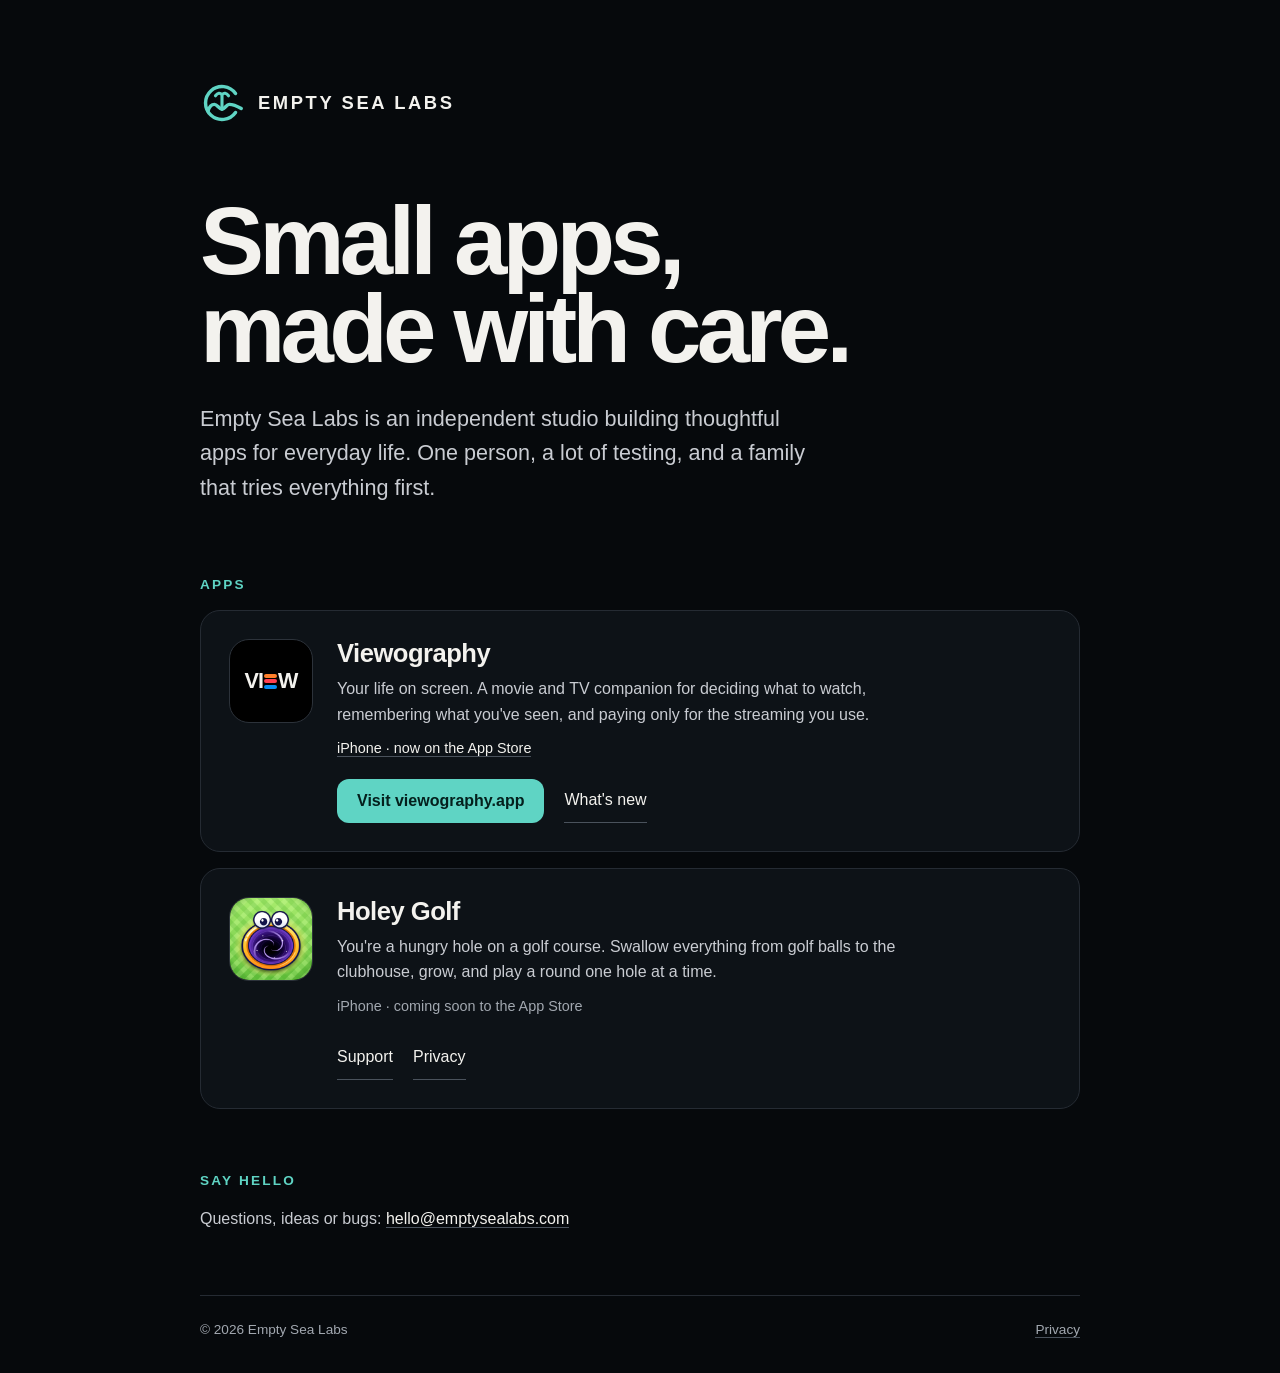
==== index.html @ 06c45d67 "Viewography is live: status line now reads 'now on the App Store' with the App Store link" ====
<!doctype html>
<html lang="en">
<head>
  <meta charset="utf-8">
  <meta name="viewport" content="width=device-width,initial-scale=1">
  <title>Empty Sea Labs</title>
  <meta name="description" content="Empty Sea Labs is an independent studio making apps for everyday life: Viewography and Holey Golf.">
  <meta name="theme-color" content="#06090c">
  <link rel="icon" href="/favicon.svg" type="image/svg+xml">
  <link rel="apple-touch-icon" href="/apple-touch-icon.png">
  <link rel="stylesheet" href="style.css?v=3">
</head>
<body>
  <main class="page">
    <header class="mark">
      <svg class="logo" viewBox="0 0 64 64" width="44" height="44" fill="none" stroke="#5fd4c4" stroke-width="5" stroke-linecap="round" stroke-linejoin="round" aria-hidden="true">
        <path class="frame" d="M51.7 18.2A24 24 0 1 0 51.7 45.8"/>
        <path class="sea" d="M11.5 44C13.5 37 17 34 21 34S28 41 32 41S38.5 34 42.5 34S53 36 60 40"/>
        <path class="gull" d="M32 41V21M22.5 21.5Q27.5 15 32 20Q36.5 15 41.5 21.5"/>
      </svg>
      <span class="name">Empty Sea Labs</span>
    </header>

    <h1>Small apps,<br>made with care.</h1>
    <p class="lede">Empty Sea Labs is an independent studio building thoughtful apps for everyday life. One person, a lot of testing, and a family that tries everything first.</p>

    <section class="apps" aria-labelledby="apps-heading">
      <h2 id="apps-heading">Apps</h2>
      <article class="app">
        <div class="app-mark" aria-hidden="true">
          <span>VI</span><span class="e"><i></i><i></i><i></i></span><span>W</span>
        </div>
        <div class="app-body">
          <h3>Viewography</h3>
          <p>Your life on screen. A movie and TV companion for deciding what to watch, remembering what you've seen, and paying only for the streaming you use.</p>
          <p class="status"><a href="https://apps.apple.com/app/id6814292849">iPhone · now on the App Store</a></p>
          <div class="links">
            <a class="button" href="https://viewography.app">Visit viewography.app</a>
            <a class="text-link" href="https://viewography.app/whats-new">What's new</a>
          </div>
        </div>
      </article>
      <article class="app">
        <div class="app-mark" aria-hidden="true">
          <img src="/holeygolf/icon.png" width="84" height="84" alt="">
        </div>
        <div class="app-body">
          <h3>Holey Golf</h3>
          <p>You're a hungry hole on a golf course. Swallow everything from golf balls to the clubhouse, grow, and play a round one hole at a time.</p>
          <p class="status">iPhone · coming soon to the App Store</p>
          <div class="links">
            <a class="text-link" href="/holeygolf/support">Support</a>
            <a class="text-link" href="/holeygolf/privacy">Privacy</a>
          </div>
        </div>
      </article>
    </section>

    <section class="contact" aria-labelledby="contact-heading">
      <h2 id="contact-heading">Say hello</h2>
      <p>Questions, ideas or bugs: <a href="mailto:hello@emptysealabs.com">hello@emptysealabs.com</a></p>
    </section>
  </main>

  <footer>
    <span>© 2026 Empty Sea Labs</span>
    <nav><a href="/privacy.html">Privacy</a></nav>
  </footer>
</body>
</html>
---- style.css ----
:root{color-scheme:dark;--bg:#06090c;--panel:#0d1217;--fg:#f3f2ee;--muted:#a2a8b0;--line:#252b33;--sea:#5fd4c4;--sea-deep:#1d8f86;--orange:#ff7f2a;--red:#ff3f50;--blue:#078df2}
*{box-sizing:border-box}
html,body{margin:0;min-height:100%;background:var(--bg);color:var(--fg);font-family:-apple-system,BlinkMacSystemFont,"Segoe UI",sans-serif}
body{min-height:100vh;display:flex;flex-direction:column}
.page{width:min(880px,calc(100% - 48px));margin:0 auto;padding:9vh 0 64px;flex:1}
.mark{display:flex;align-items:center;gap:14px;margin-bottom:72px}
.logo{width:44px;height:44px;flex:0 0 auto}
.logo path{fill:none;stroke:var(--sea);stroke-width:5;stroke-linecap:round;stroke-linejoin:round}
.logo .gull{stroke-width:4.5}
.name{font-size:1.15rem;font-weight:700;letter-spacing:.14em;text-transform:uppercase}
h1{font-size:clamp(3rem,9vw,6rem);line-height:.92;letter-spacing:-.05em;margin:0 0 28px}
.lede{font-size:clamp(1.1rem,2.3vw,1.35rem);line-height:1.6;color:#c9ccd2;max-width:620px;margin:0 0 72px}
h2{font-size:.85rem;letter-spacing:.16em;text-transform:uppercase;color:var(--sea);margin:0 0 18px}
.app{display:flex;gap:24px;align-items:flex-start;padding:28px;border:1px solid var(--line);border-radius:20px;background:var(--panel)}
.app-mark{flex:0 0 auto;width:84px;height:84px;border-radius:20px;background:#000;border:1px solid #2c323a;display:flex;align-items:center;justify-content:center;font-weight:900;font-size:1.35rem;letter-spacing:-.04em}
.app-mark .e{width:.62em;height:.7em;display:flex;flex-direction:column;justify-content:space-between;margin:0 .03em}
.app-mark .e i{display:block;height:.19em;border-radius:99px}
.app-mark .e i:nth-child(1){background:var(--orange)}.app-mark .e i:nth-child(2){background:var(--red)}.app-mark .e i:nth-child(3){background:var(--blue)}
.app-body h3{font-size:1.6rem;margin:0 0 8px;letter-spacing:-.02em}
.app-body p{color:#c9ccd2;line-height:1.6;margin:0 0 10px;max-width:560px}
.app-body .status{color:var(--muted);font-size:.9rem;margin-bottom:18px}
.links{display:flex;flex-wrap:wrap;align-items:center;gap:12px 20px}
a{color:var(--fg);text-decoration:none;border-bottom:1px solid #4a525c}
a:hover{color:var(--sea);border-color:var(--sea)}
.button{display:inline-flex;align-items:center;min-height:44px;padding:0 20px;border:0;border-radius:12px;background:var(--sea);color:#04201d;font-weight:700}
.button:hover{background:#7fe0d3;color:#04201d}
.text-link{display:inline-flex;align-items:center;min-height:44px}
.contact{margin-top:64px}
.contact p{color:#c9ccd2;line-height:1.6;margin:0}
a:focus-visible{outline:3px solid var(--orange);outline-offset:4px;border-radius:6px}
footer{width:min(880px,calc(100% - 48px));margin:0 auto;padding:26px 0 36px;border-top:1px solid var(--line);display:flex;justify-content:space-between;gap:16px;color:var(--muted);font-size:.85rem}
footer a{color:var(--muted)}
@media(max-width:600px){.page{width:calc(100% - 32px);padding-top:7vh}.mark{margin-bottom:52px}.lede{margin-bottom:52px}.app{flex-direction:column;padding:22px}footer{width:calc(100% - 32px);flex-direction:column}}
.mark .home{display:flex;align-items:center;gap:14px;border:0;color:var(--fg)}
.mark .home:hover{color:var(--fg)}
.policy{max-width:680px}
.policy .updated{color:var(--muted);font-size:.9rem;margin:0 0 48px}
.policy section{margin-bottom:44px}
.policy p{color:#c9ccd2;line-height:1.7;margin:0}
.app+.app{margin-top:16px}
.app-mark img{display:block;width:100%;height:100%;border-radius:19px}
.crumb{display:flex;align-items:center;gap:10px;margin:-36px 0 28px;color:var(--muted);font-size:.85rem;font-weight:700;letter-spacing:.14em;text-transform:uppercase}
.crumb img{border-radius:9px}
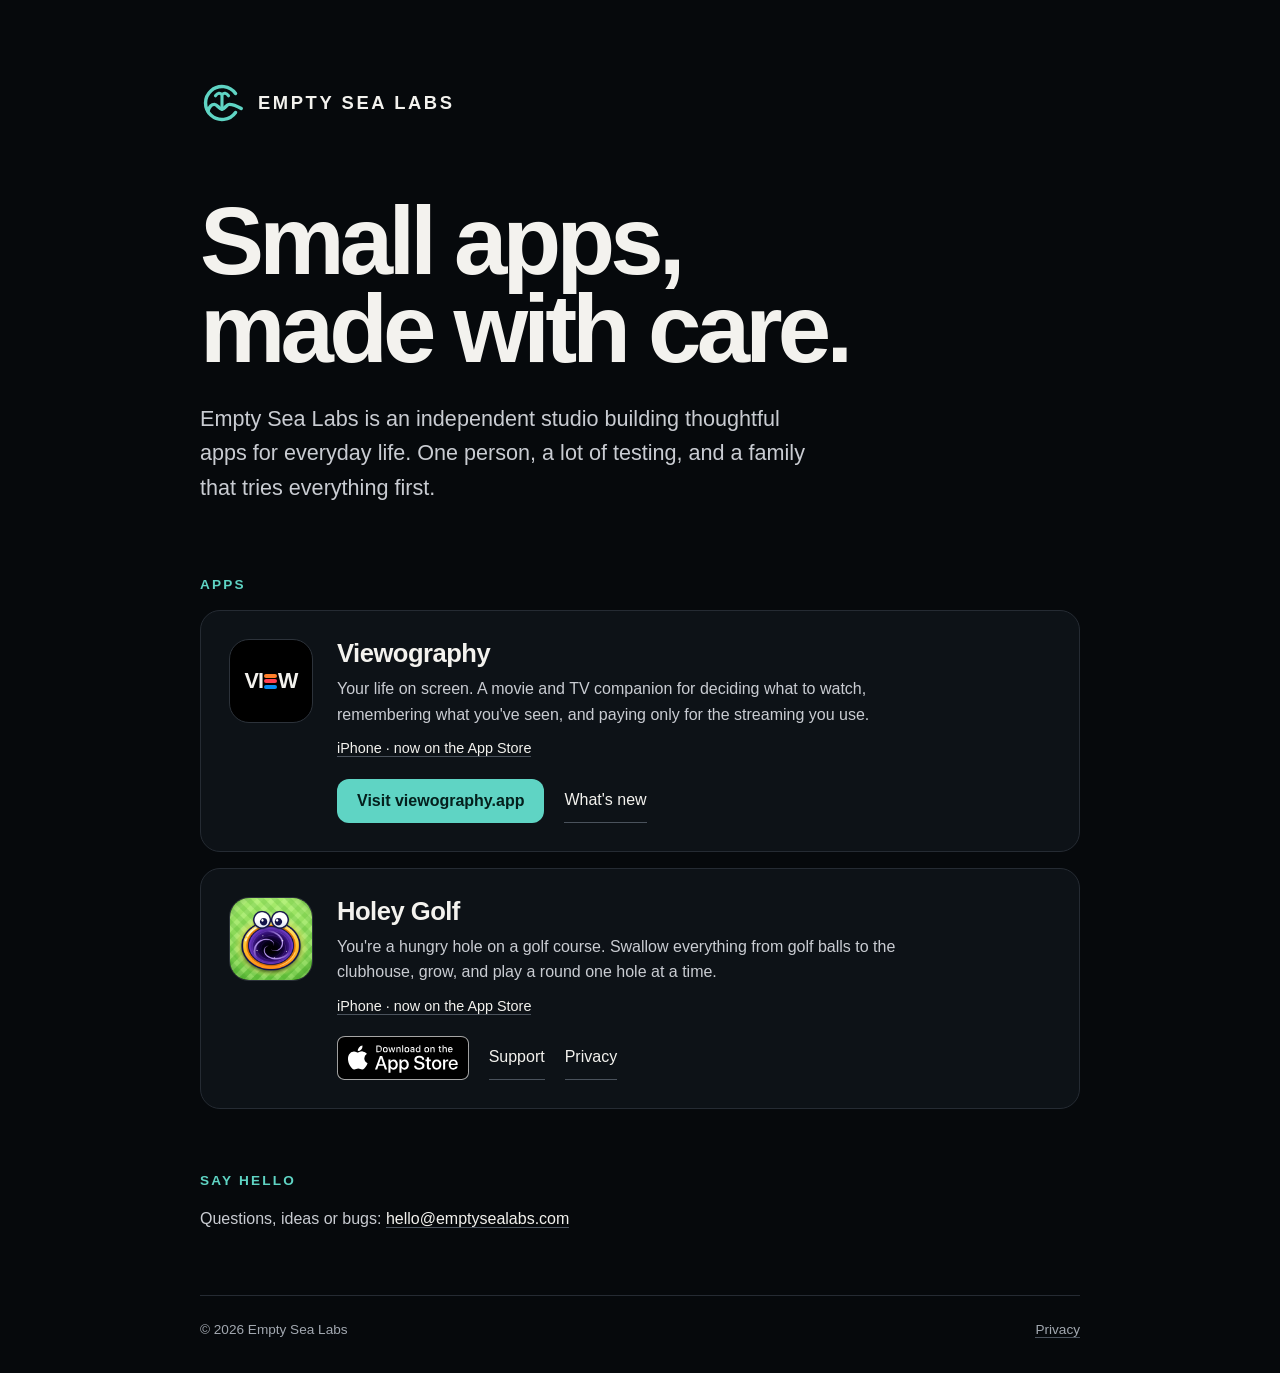
==== commit 796b7f95: "Holey Golf is live: App Store badge and link on the home page, and each app's icon beside its name o" ====
--- a/index.html
+++ b/index.html
@@ -8,7 +8,7 @@
   <meta name="theme-color" content="#06090c">
   <link rel="icon" href="/favicon.svg" type="image/svg+xml">
   <link rel="apple-touch-icon" href="/apple-touch-icon.png">
-  <link rel="stylesheet" href="style.css?v=3">
+  <link rel="stylesheet" href="style.css?v=4">
 </head>
 <body>
   <main class="page">
@@ -47,8 +47,9 @@
         <div class="app-body">
           <h3>Holey Golf</h3>
           <p>You're a hungry hole on a golf course. Swallow everything from golf balls to the clubhouse, grow, and play a round one hole at a time.</p>
-          <p class="status">iPhone · coming soon to the App Store</p>
+          <p class="status"><a href="https://apps.apple.com/app/id6835056448">iPhone · now on the App Store</a></p>
           <div class="links">
+            <a class="store-badge" href="https://apps.apple.com/app/id6835056448"><img src="/badges/download-on-the-app-store.svg" width="132" height="44" alt="Download on the App Store"></a>
             <a class="text-link" href="/holeygolf/support">Support</a>
             <a class="text-link" href="/holeygolf/privacy">Privacy</a>
           </div>
--- a/style.css
+++ b/style.css
@@ -41,3 +41,6 @@
 .app-mark img{display:block;width:100%;height:100%;border-radius:19px}
 .crumb{display:flex;align-items:center;gap:10px;margin:-36px 0 28px;color:var(--muted);font-size:.85rem;font-weight:700;letter-spacing:.14em;text-transform:uppercase}
 .crumb img{border-radius:9px}
+.store-badge{display:inline-flex;border:0;border-radius:9px}
+.store-badge img{display:block;width:auto;height:44px}
+@media(max-width:600px){.app{display:grid;grid-template-columns:auto 1fr;gap:0 16px;align-items:center}.app-mark{width:64px;height:64px;border-radius:16px;font-size:1.05rem}.app-mark img{border-radius:15px}.app-body{display:contents}.app-body h3{margin:0}.app-body p,.app-body .links{grid-column:1/-1}.app-body h3+p{margin-top:16px}.app+.app{margin-top:24px}}
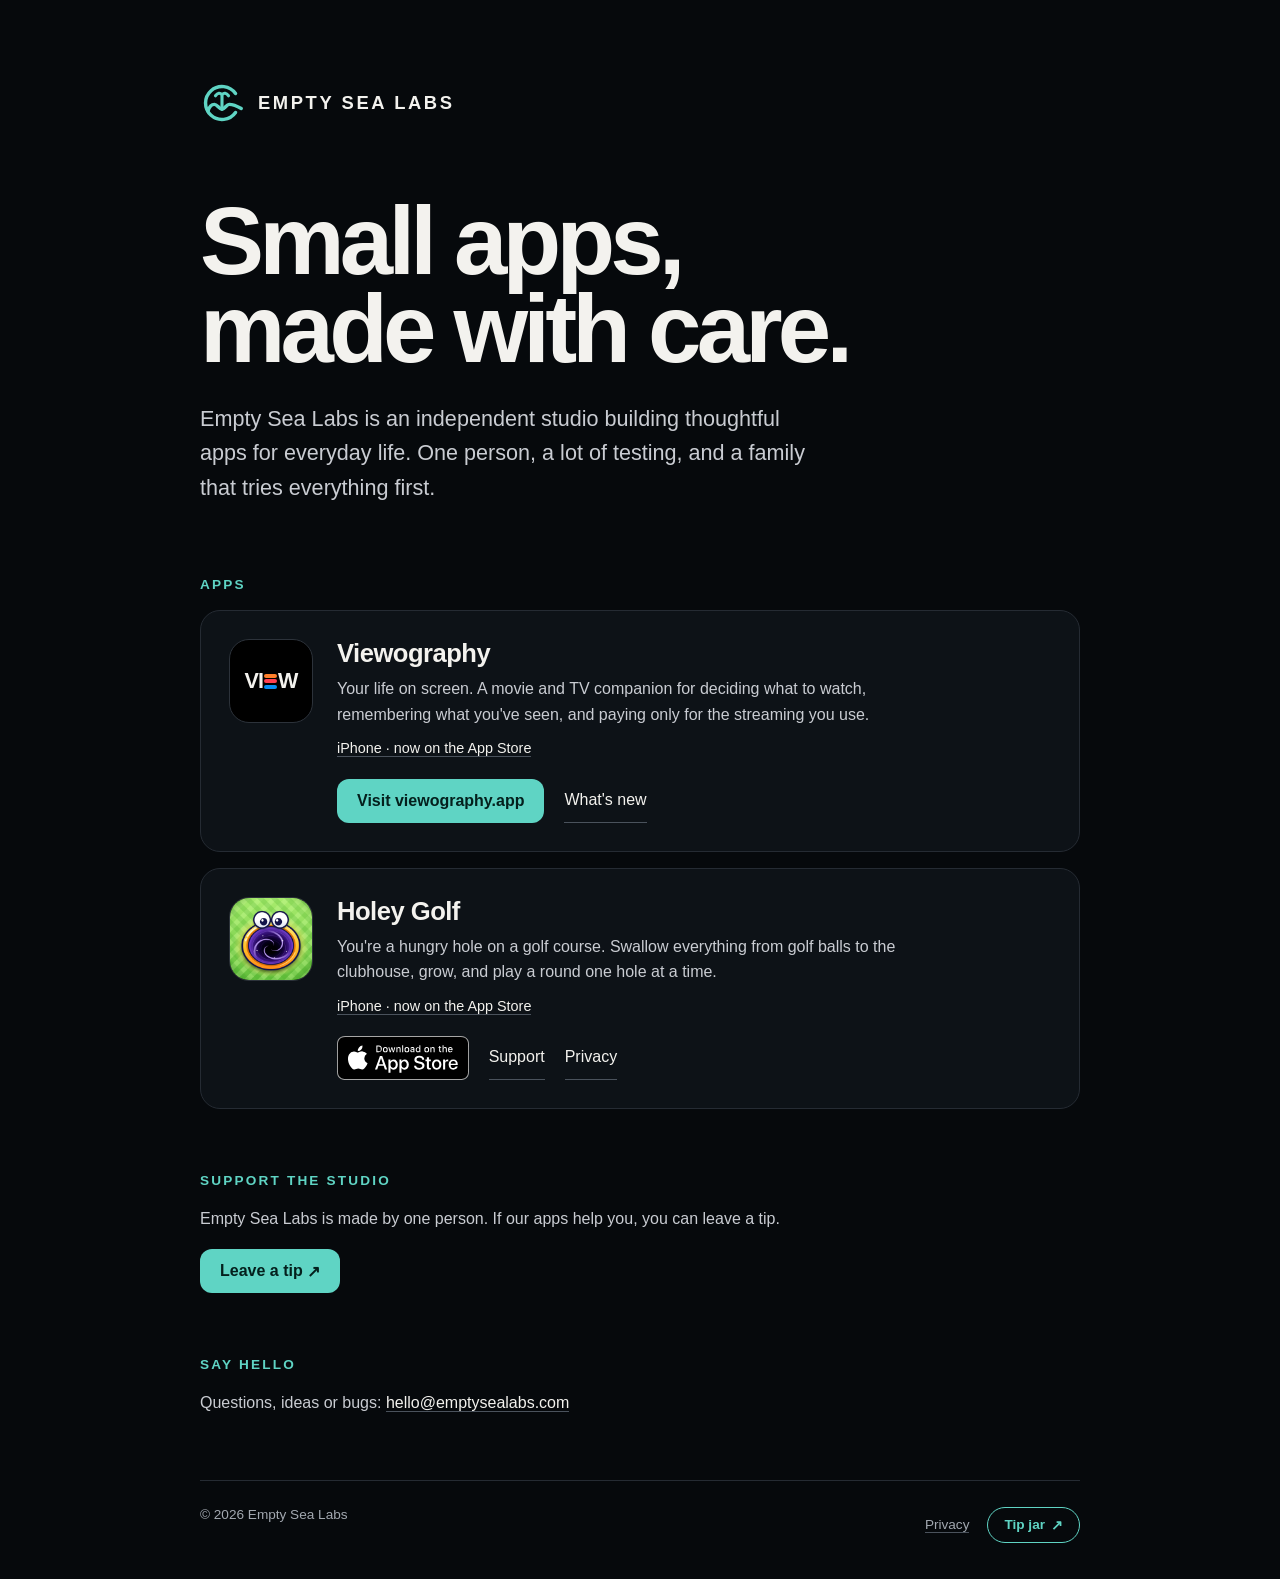
==== commit 8d0e4586: "Tip jar: footer button on every page, Support the studio note on the home page, privacy Tips section" ====
--- a/index.html
+++ b/index.html
@@ -8,7 +8,7 @@
   <meta name="theme-color" content="#06090c">
   <link rel="icon" href="/favicon.svg" type="image/svg+xml">
   <link rel="apple-touch-icon" href="/apple-touch-icon.png">
-  <link rel="stylesheet" href="style.css?v=4">
+  <link rel="stylesheet" href="style.css?v=5">
 </head>
 <body>
   <main class="page">
@@ -57,6 +57,12 @@
       </article>
     </section>
 
+    <section class="support" aria-labelledby="support-heading">
+      <h2 id="support-heading">Support the studio</h2>
+      <p>Empty Sea Labs is made by one person. If our apps help you, you can leave a tip.</p>
+      <a class="button" href="https://buy.stripe.com/cNiaEZevT7lt27FenM4sE02" target="_blank" rel="noopener">Leave a tip <span aria-hidden="true">&nbsp;↗</span></a>
+    </section>
+
     <section class="contact" aria-labelledby="contact-heading">
       <h2 id="contact-heading">Say hello</h2>
       <p>Questions, ideas or bugs: <a href="mailto:hello@emptysealabs.com">hello@emptysealabs.com</a></p>
@@ -65,7 +71,7 @@
 
   <footer>
     <span>© 2026 Empty Sea Labs</span>
-    <nav><a href="/privacy.html">Privacy</a></nav>
+    <nav><a href="/privacy.html">Privacy</a> <a class="tip-button" href="https://buy.stripe.com/cNiaEZevT7lt27FenM4sE02" target="_blank" rel="noopener">Tip jar <span aria-hidden="true">↗</span></a></nav>
   </footer>
 </body>
 </html>
--- a/style.css
+++ b/style.css
@@ -44,3 +44,8 @@
 .store-badge{display:inline-flex;border:0;border-radius:9px}
 .store-badge img{display:block;width:auto;height:44px}
 @media(max-width:600px){.app{display:grid;grid-template-columns:auto 1fr;gap:0 16px;align-items:center}.app-mark{width:64px;height:64px;border-radius:16px;font-size:1.05rem}.app-mark img{border-radius:15px}.app-body{display:contents}.app-body h3{margin:0}.app-body p,.app-body .links{grid-column:1/-1}.app-body h3+p{margin-top:16px}.app+.app{margin-top:24px}}
+footer nav{display:flex;flex-wrap:wrap;align-items:center;gap:6px}
+footer a.tip-button,.tip-button{display:inline-flex;align-items:center;gap:6px;min-height:36px;margin-left:12px;padding:0 16px;border:1.5px solid var(--sea);border-radius:999px;color:var(--sea);font-weight:700}
+footer a.tip-button:hover{background:var(--sea);color:#04201d;border-color:var(--sea)}
+.support{margin-top:64px}
+.support p{color:#c9ccd2;line-height:1.6;margin:0 0 18px}
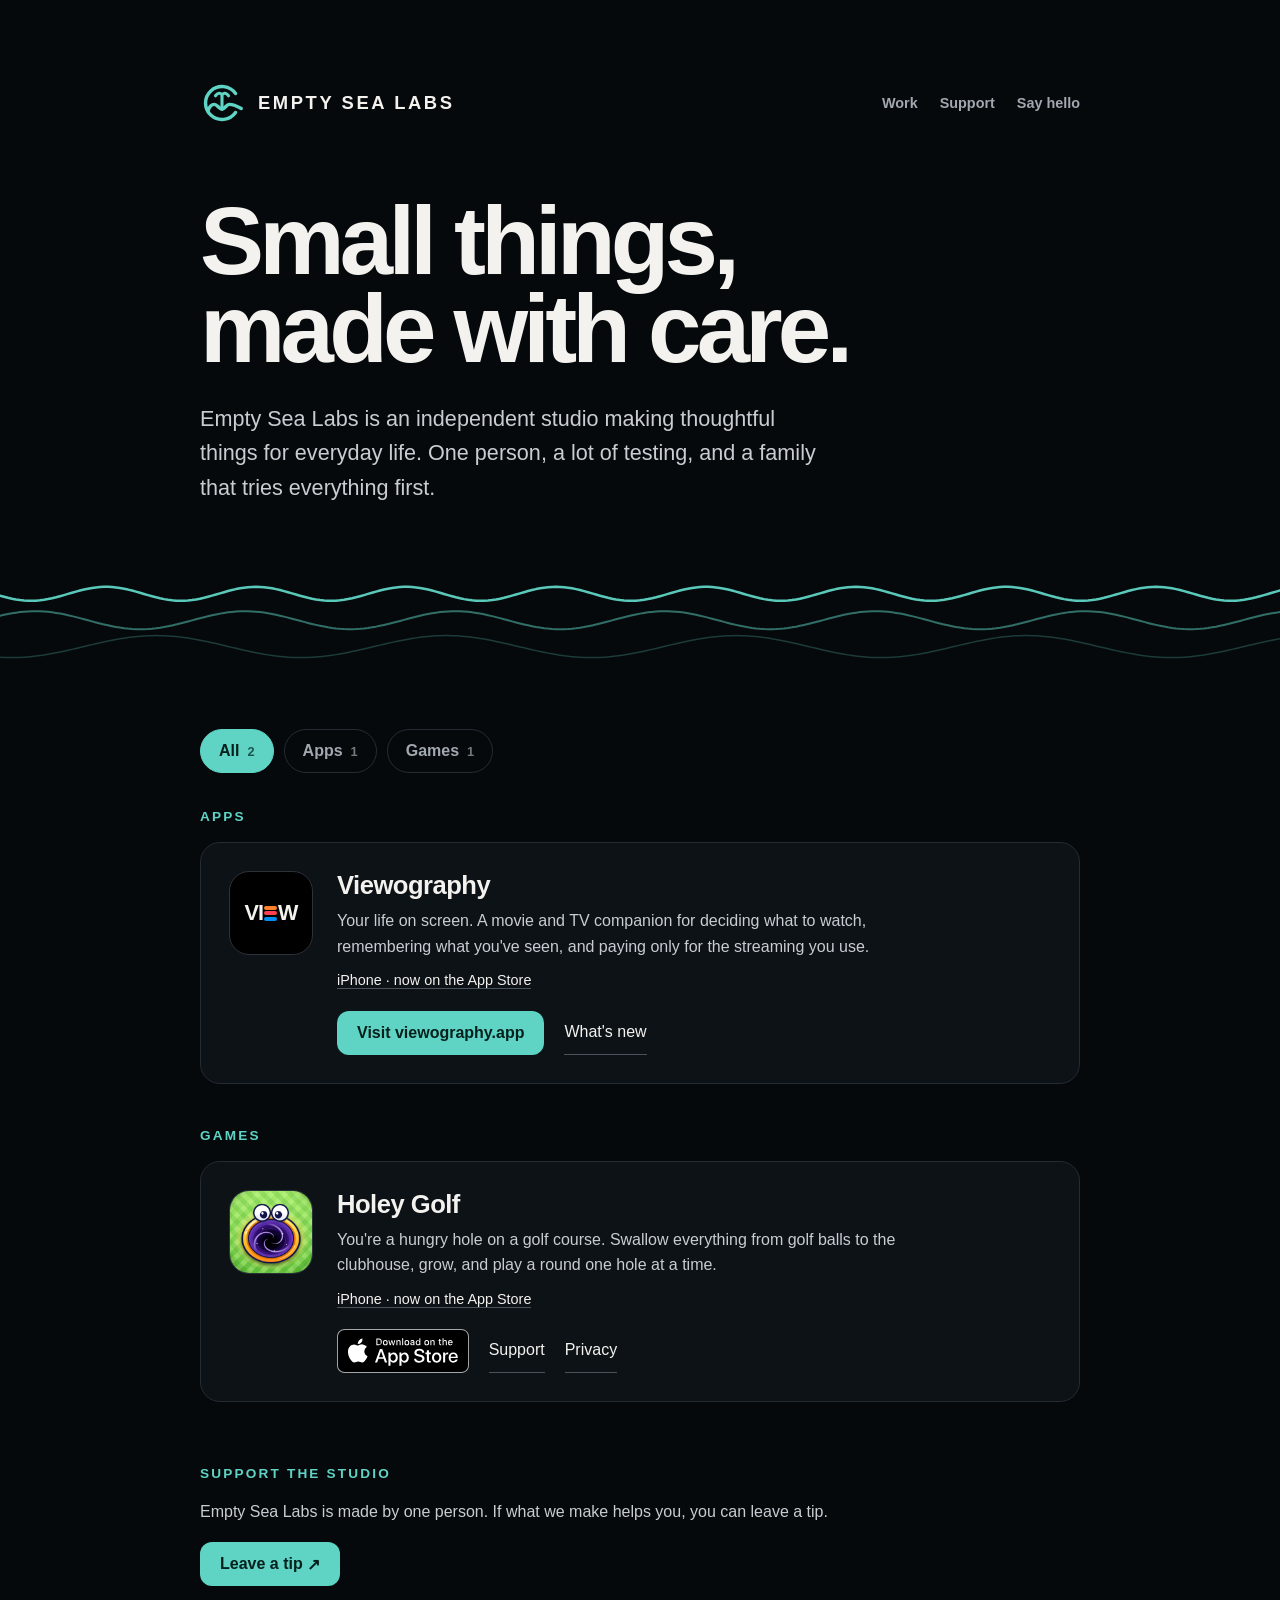
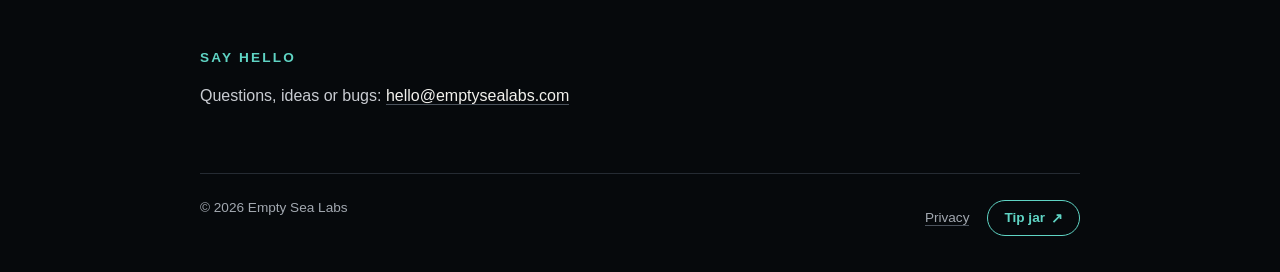
==== commit 1892ca5b: "Home page built from catalog.json: category filters, per-category sections, interactive sea band; bu" ====
--- a/index.html
+++ b/index.html
@@ -4,66 +4,83 @@
   <meta charset="utf-8">
   <meta name="viewport" content="width=device-width,initial-scale=1">
   <title>Empty Sea Labs</title>
-  <meta name="description" content="Empty Sea Labs is an independent studio making apps for everyday life: Viewography and Holey Golf.">
+  <meta name="description" content="Empty Sea Labs is an independent studio making apps and games for everyday life: Viewography and Holey Golf.">
   <meta name="theme-color" content="#06090c">
   <link rel="icon" href="/favicon.svg" type="image/svg+xml">
   <link rel="apple-touch-icon" href="/apple-touch-icon.png">
-  <link rel="stylesheet" href="style.css?v=5">
+  <link rel="stylesheet" href="style.css?v=6">
 </head>
 <body>
   <main class="page">
-    <header class="mark">
-      <svg class="logo" viewBox="0 0 64 64" width="44" height="44" fill="none" stroke="#5fd4c4" stroke-width="5" stroke-linecap="round" stroke-linejoin="round" aria-hidden="true">
-        <path class="frame" d="M51.7 18.2A24 24 0 1 0 51.7 45.8"/>
-        <path class="sea" d="M11.5 44C13.5 37 17 34 21 34S28 41 32 41S38.5 34 42.5 34S53 36 60 40"/>
-        <path class="gull" d="M32 41V21M22.5 21.5Q27.5 15 32 20Q36.5 15 41.5 21.5"/>
-      </svg>
-      <span class="name">Empty Sea Labs</span>
-    </header>
+    <div class="top">
+      <header class="mark">
+        <svg class="logo" viewBox="0 0 64 64" width="44" height="44" fill="none" stroke="#5fd4c4" stroke-width="5" stroke-linecap="round" stroke-linejoin="round" aria-hidden="true">
+          <path class="frame" d="M51.7 18.2A24 24 0 1 0 51.7 45.8"/>
+          <path class="sea" d="M11.5 44C13.5 37 17 34 21 34S28 41 32 41S38.5 34 42.5 34S53 36 60 40"/>
+          <path class="gull" d="M32 41V21M22.5 21.5Q27.5 15 32 20Q36.5 15 41.5 21.5"/>
+        </svg>
+        <span class="name">Empty Sea Labs</span>
+      </header>
+      <nav class="top-nav" aria-label="Site">
+        <a href="#work">Work</a>
+        <a href="#support">Support</a>
+        <a href="#contact">Say hello</a>
+      </nav>
+    </div>
 
-    <h1>Small apps,<br>made with care.</h1>
-    <p class="lede">Empty Sea Labs is an independent studio building thoughtful apps for everyday life. One person, a lot of testing, and a family that tries everything first.</p>
+    <h1>Small things,<br>made with care.</h1>
+    <p class="lede">Empty Sea Labs is an independent studio making thoughtful things for everyday life. One person, a lot of testing, and a family that tries everything first.</p>
 
-    <section class="apps" aria-labelledby="apps-heading">
-      <h2 id="apps-heading">Apps</h2>
-      <article class="app">
-        <div class="app-mark" aria-hidden="true">
-          <span>VI</span><span class="e"><i></i><i></i><i></i></span><span>W</span>
-        </div>
-        <div class="app-body">
-          <h3>Viewography</h3>
-          <p>Your life on screen. A movie and TV companion for deciding what to watch, remembering what you've seen, and paying only for the streaming you use.</p>
-          <p class="status"><a href="https://apps.apple.com/app/id6814292849">iPhone · now on the App Store</a></p>
-          <div class="links">
-            <a class="button" href="https://viewography.app">Visit viewography.app</a>
-            <a class="text-link" href="https://viewography.app/whats-new">What's new</a>
+    <div class="sea-band"><canvas aria-hidden="true"></canvas></div>
+
+    <div class="work" id="work">
+      <!-- catalog:start -->
+      <nav class="filters" aria-label="Filter by category">
+        <a class="chip" href="#work" data-filter="all" aria-current="true">All <span>2</span></a>
+        <a class="chip" href="#apps" data-filter="apps">Apps <span>1</span></a>
+        <a class="chip" href="#games" data-filter="games">Games <span>1</span></a>
+      </nav>
+      <section class="category" id="apps" data-category="apps" aria-labelledby="apps-heading">
+        <h2 id="apps-heading">Apps</h2>
+        <article class="item" style="--accent:#ff7f2a">
+          <div class="item-mark" aria-hidden="true"><span>VI</span><span class="e"><i></i><i></i><i></i></span><span>W</span></div>
+          <div class="item-body">
+            <h3>Viewography</h3>
+            <p>Your life on screen. A movie and TV companion for deciding what to watch, remembering what you've seen, and paying only for the streaming you use.</p>
+            <p class="status"><a href="https://apps.apple.com/app/id6814292849">iPhone · now on the App Store</a></p>
+            <div class="links">
+              <a class="button" href="https://viewography.app">Visit viewography.app</a>
+              <a class="text-link" href="https://viewography.app/whats-new">What's new</a>
+            </div>
           </div>
-        </div>
-      </article>
-      <article class="app">
-        <div class="app-mark" aria-hidden="true">
-          <img src="/holeygolf/icon.png" width="84" height="84" alt="">
-        </div>
-        <div class="app-body">
-          <h3>Holey Golf</h3>
-          <p>You're a hungry hole on a golf course. Swallow everything from golf balls to the clubhouse, grow, and play a round one hole at a time.</p>
-          <p class="status"><a href="https://apps.apple.com/app/id6835056448">iPhone · now on the App Store</a></p>
-          <div class="links">
-            <a class="store-badge" href="https://apps.apple.com/app/id6835056448"><img src="/badges/download-on-the-app-store.svg" width="132" height="44" alt="Download on the App Store"></a>
-            <a class="text-link" href="/holeygolf/support">Support</a>
-            <a class="text-link" href="/holeygolf/privacy">Privacy</a>
+        </article>
+      </section>
+      <section class="category" id="games" data-category="games" aria-labelledby="games-heading">
+        <h2 id="games-heading">Games</h2>
+        <article class="item" style="--accent:#7ddc6a">
+          <div class="item-mark" aria-hidden="true"><img src="/holeygolf/icon.png" width="84" height="84" alt=""></div>
+          <div class="item-body">
+            <h3>Holey Golf</h3>
+            <p>You're a hungry hole on a golf course. Swallow everything from golf balls to the clubhouse, grow, and play a round one hole at a time.</p>
+            <p class="status"><a href="https://apps.apple.com/app/id6835056448">iPhone · now on the App Store</a></p>
+            <div class="links">
+              <a class="store-badge" href="https://apps.apple.com/app/id6835056448"><img src="/badges/download-on-the-app-store.svg" width="132" height="44" alt="Download on the App Store"></a>
+              <a class="text-link" href="/holeygolf/support">Support</a>
+              <a class="text-link" href="/holeygolf/privacy">Privacy</a>
+            </div>
           </div>
-        </div>
-      </article>
-    </section>
+        </article>
+      </section>
+      <!-- catalog:end -->
+    </div>
 
-    <section class="support" aria-labelledby="support-heading">
+    <section class="support" id="support" aria-labelledby="support-heading">
       <h2 id="support-heading">Support the studio</h2>
-      <p>Empty Sea Labs is made by one person. If our apps help you, you can leave a tip.</p>
+      <p>Empty Sea Labs is made by one person. If what we make helps you, you can leave a tip.</p>
       <a class="button" href="https://buy.stripe.com/cNiaEZevT7lt27FenM4sE02" target="_blank" rel="noopener">Leave a tip <span aria-hidden="true">&nbsp;↗</span></a>
     </section>
 
-    <section class="contact" aria-labelledby="contact-heading">
+    <section class="contact" id="contact" aria-labelledby="contact-heading">
       <h2 id="contact-heading">Say hello</h2>
       <p>Questions, ideas or bugs: <a href="mailto:hello@emptysealabs.com">hello@emptysealabs.com</a></p>
     </section>
@@ -73,5 +90,6 @@
     <span>© 2026 Empty Sea Labs</span>
     <nav><a href="/privacy.html">Privacy</a> <a class="tip-button" href="https://buy.stripe.com/cNiaEZevT7lt27FenM4sE02" target="_blank" rel="noopener">Tip jar <span aria-hidden="true">↗</span></a></nav>
   </footer>
+  <script src="site.js?v=6" defer></script>
 </body>
 </html>
--- a/style.css
+++ b/style.css
@@ -11,14 +11,14 @@
 h1{font-size:clamp(3rem,9vw,6rem);line-height:.92;letter-spacing:-.05em;margin:0 0 28px}
 .lede{font-size:clamp(1.1rem,2.3vw,1.35rem);line-height:1.6;color:#c9ccd2;max-width:620px;margin:0 0 72px}
 h2{font-size:.85rem;letter-spacing:.16em;text-transform:uppercase;color:var(--sea);margin:0 0 18px}
-.app{display:flex;gap:24px;align-items:flex-start;padding:28px;border:1px solid var(--line);border-radius:20px;background:var(--panel)}
-.app-mark{flex:0 0 auto;width:84px;height:84px;border-radius:20px;background:#000;border:1px solid #2c323a;display:flex;align-items:center;justify-content:center;font-weight:900;font-size:1.35rem;letter-spacing:-.04em}
-.app-mark .e{width:.62em;height:.7em;display:flex;flex-direction:column;justify-content:space-between;margin:0 .03em}
-.app-mark .e i{display:block;height:.19em;border-radius:99px}
-.app-mark .e i:nth-child(1){background:var(--orange)}.app-mark .e i:nth-child(2){background:var(--red)}.app-mark .e i:nth-child(3){background:var(--blue)}
-.app-body h3{font-size:1.6rem;margin:0 0 8px;letter-spacing:-.02em}
-.app-body p{color:#c9ccd2;line-height:1.6;margin:0 0 10px;max-width:560px}
-.app-body .status{color:var(--muted);font-size:.9rem;margin-bottom:18px}
+.item{display:flex;gap:24px;align-items:flex-start;padding:28px;border:1px solid var(--line);border-radius:20px;background:var(--panel)}
+.item-mark{flex:0 0 auto;width:84px;height:84px;border-radius:20px;background:#000;border:1px solid #2c323a;display:flex;align-items:center;justify-content:center;font-weight:900;font-size:1.35rem;letter-spacing:-.04em}
+.item-mark .e{width:.62em;height:.7em;display:flex;flex-direction:column;justify-content:space-between;margin:0 .03em}
+.item-mark .e i{display:block;height:.19em;border-radius:99px}
+.item-mark .e i:nth-child(1){background:var(--orange)}.item-mark .e i:nth-child(2){background:var(--red)}.item-mark .e i:nth-child(3){background:var(--blue)}
+.item-body h3{font-size:1.6rem;margin:0 0 8px;letter-spacing:-.02em}
+.item-body p{color:#c9ccd2;line-height:1.6;margin:0 0 10px;max-width:560px}
+.item-body .status{color:var(--muted);font-size:.9rem;margin-bottom:18px}
 .links{display:flex;flex-wrap:wrap;align-items:center;gap:12px 20px}
 a{color:var(--fg);text-decoration:none;border-bottom:1px solid #4a525c}
 a:hover{color:var(--sea);border-color:var(--sea)}
@@ -30,22 +30,51 @@
 a:focus-visible{outline:3px solid var(--orange);outline-offset:4px;border-radius:6px}
 footer{width:min(880px,calc(100% - 48px));margin:0 auto;padding:26px 0 36px;border-top:1px solid var(--line);display:flex;justify-content:space-between;gap:16px;color:var(--muted);font-size:.85rem}
 footer a{color:var(--muted)}
-@media(max-width:600px){.page{width:calc(100% - 32px);padding-top:7vh}.mark{margin-bottom:52px}.lede{margin-bottom:52px}.app{flex-direction:column;padding:22px}footer{width:calc(100% - 32px);flex-direction:column}}
+@media(max-width:600px){.page{width:calc(100% - 32px);padding-top:7vh}.mark{margin-bottom:52px}.lede{margin-bottom:52px}.item{flex-direction:column;padding:22px}footer{width:calc(100% - 32px);flex-direction:column}}
 .mark .home{display:flex;align-items:center;gap:14px;border:0;color:var(--fg)}
 .mark .home:hover{color:var(--fg)}
 .policy{max-width:680px}
 .policy .updated{color:var(--muted);font-size:.9rem;margin:0 0 48px}
 .policy section{margin-bottom:44px}
 .policy p{color:#c9ccd2;line-height:1.7;margin:0}
-.app+.app{margin-top:16px}
-.app-mark img{display:block;width:100%;height:100%;border-radius:19px}
+.item+.item{margin-top:16px}
+.item-mark img{display:block;width:100%;height:100%;border-radius:19px}
 .crumb{display:flex;align-items:center;gap:10px;margin:-36px 0 28px;color:var(--muted);font-size:.85rem;font-weight:700;letter-spacing:.14em;text-transform:uppercase}
 .crumb img{border-radius:9px}
 .store-badge{display:inline-flex;border:0;border-radius:9px}
 .store-badge img{display:block;width:auto;height:44px}
-@media(max-width:600px){.app{display:grid;grid-template-columns:auto 1fr;gap:0 16px;align-items:center}.app-mark{width:64px;height:64px;border-radius:16px;font-size:1.05rem}.app-mark img{border-radius:15px}.app-body{display:contents}.app-body h3{margin:0}.app-body p,.app-body .links{grid-column:1/-1}.app-body h3+p{margin-top:16px}.app+.app{margin-top:24px}}
+@media(max-width:600px){.item{display:grid;grid-template-columns:auto 1fr;gap:0 16px;align-items:center}.item-mark{width:64px;height:64px;border-radius:16px;font-size:1.05rem}.item-mark img{border-radius:15px}.item-body{display:contents}.item-body h3{margin:0}.item-body p,.item-body .links{grid-column:1/-1}.item-body h3+p{margin-top:16px}.item+.item{margin-top:24px}}
 footer nav{display:flex;flex-wrap:wrap;align-items:center;gap:6px}
 footer a.tip-button,.tip-button{display:inline-flex;align-items:center;gap:6px;min-height:36px;margin-left:12px;padding:0 16px;border:1.5px solid var(--sea);border-radius:999px;color:var(--sea);font-weight:700}
 footer a.tip-button:hover{background:var(--sea);color:#04201d;border-color:var(--sea)}
 .support{margin-top:64px}
 .support p{color:#c9ccd2;line-height:1.6;margin:0 0 18px}
+html{scroll-behavior:smooth}
+.top{display:flex;align-items:center;justify-content:space-between;gap:16px;margin-bottom:72px}
+.top .mark{margin:0}
+.top-nav{display:flex;gap:6px 22px;flex-wrap:wrap;font-size:.9rem;font-weight:600}
+.top-nav a{display:inline-flex;align-items:center;min-height:44px;border:0;color:var(--muted)}
+.top-nav a:hover{color:var(--sea)}
+.sea-band{position:relative;left:50%;width:100vw;margin:-24px 0 56px -50vw;height:120px}
+.sea-band canvas{display:block;width:100%;height:100%;touch-action:pan-y;cursor:crosshair}
+.work{scroll-margin-top:24px}
+.filters{display:flex;flex-wrap:wrap;gap:10px;margin:0 0 36px}
+.chip{display:inline-flex;align-items:center;gap:8px;min-height:44px;padding:0 18px;border:1.5px solid var(--line);border-radius:999px;color:var(--muted);font-weight:700;transition:color .15s,border-color .15s,background .15s}
+.chip span{font-size:.8rem;font-weight:600;opacity:.7}
+.chip:hover{color:var(--fg);border-color:#4a525c}
+.chip[aria-current]{background:var(--sea);border-color:var(--sea);color:#04201d}
+.category{scroll-margin-top:24px}
+.category+.category{margin-top:44px}
+.category[hidden]{display:none}
+.category-blurb{color:var(--muted);line-height:1.6;margin:-6px 0 18px}
+.item{--accent:var(--sea);position:relative;overflow:hidden;transition:transform .2s,border-color .2s}
+.item::before{content:"";position:absolute;inset:0 auto 0 0;width:3px;background:var(--accent);opacity:0;transition:opacity .2s}
+.item:hover,.item:focus-within{transform:translateY(-2px);border-color:color-mix(in srgb,var(--accent) 45%,var(--line))}
+.item:hover::before,.item:focus-within::before{opacity:1}
+.category.enter .item{animation:rise .35s both}
+.category.enter .item:nth-of-type(2){animation-delay:.06s}
+.category.enter .item:nth-of-type(n+3){animation-delay:.12s}
+@keyframes rise{from{opacity:0;transform:translateY(10px)}}
+@media(max-width:600px){.top{margin-bottom:52px;flex-wrap:wrap}.top-nav{gap:0 18px}.sea-band{height:90px;margin-bottom:40px}}
+@media(prefers-reduced-motion:reduce){html{scroll-behavior:auto}.item,.chip{transition:none}.item:hover,.item:focus-within{transform:none}.category.enter .item{animation:none}}
+body{overflow-x:clip}
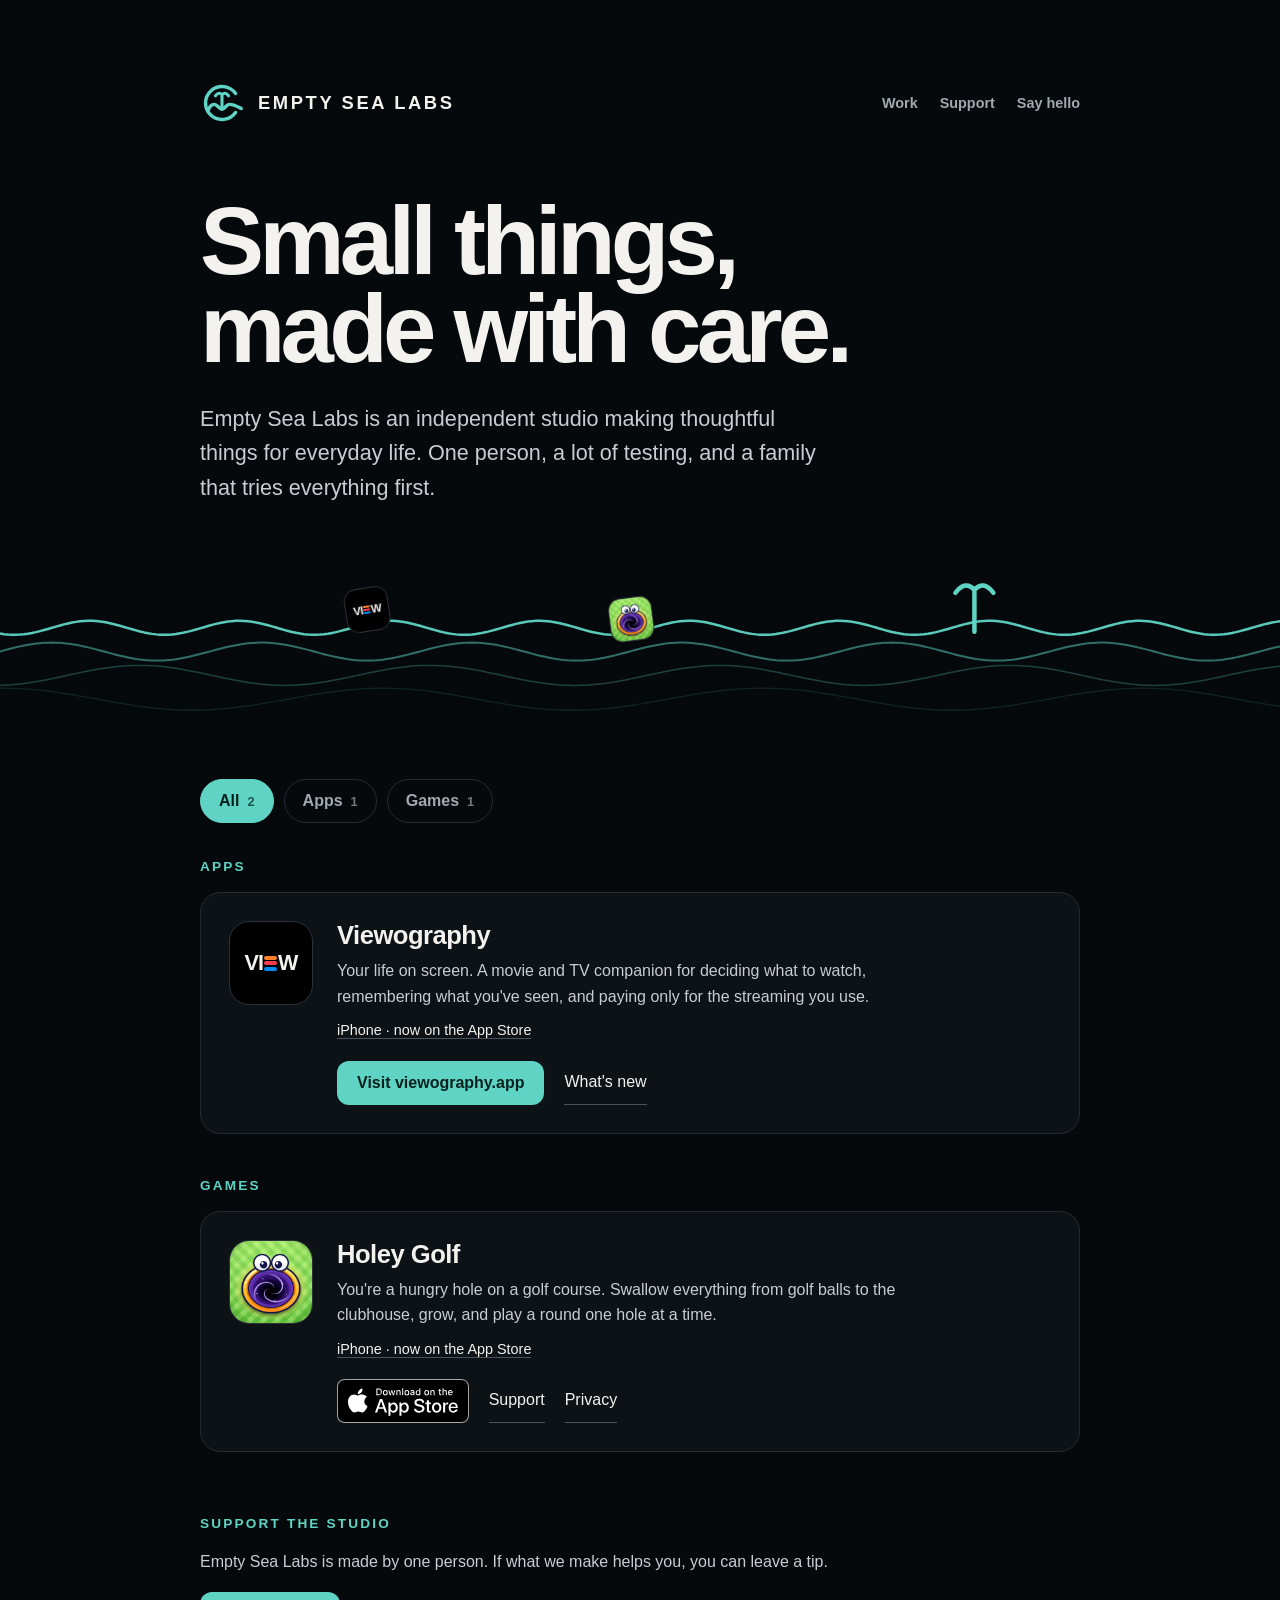
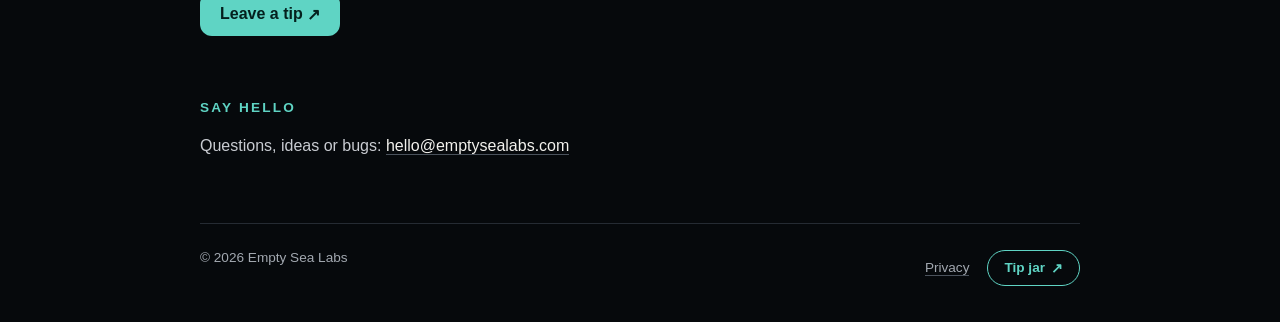
==== commit e4577ae4: "Sea band: catalog items bob on the swell and jump to their card, the gull flies off when tapped, poi" ====
--- a/index.html
+++ b/index.html
@@ -8,16 +8,16 @@
   <meta name="theme-color" content="#06090c">
   <link rel="icon" href="/favicon.svg" type="image/svg+xml">
   <link rel="apple-touch-icon" href="/apple-touch-icon.png">
-  <link rel="stylesheet" href="style.css?v=6">
+  <link rel="stylesheet" href="style.css?v=7">
 </head>
 <body>
   <main class="page">
     <div class="top">
       <header class="mark">
         <svg class="logo" viewBox="0 0 64 64" width="44" height="44" fill="none" stroke="#5fd4c4" stroke-width="5" stroke-linecap="round" stroke-linejoin="round" aria-hidden="true">
-          <path class="frame" d="M51.7 18.2A24 24 0 1 0 51.7 45.8"/>
-          <path class="sea" d="M11.5 44C13.5 37 17 34 21 34S28 41 32 41S38.5 34 42.5 34S53 36 60 40"/>
-          <path class="gull" d="M32 41V21M22.5 21.5Q27.5 15 32 20Q36.5 15 41.5 21.5"/>
+          <path class="frame" pathLength="1" d="M51.7 18.2A24 24 0 1 0 51.7 45.8"/>
+          <path class="sea" pathLength="1" d="M11.5 44C13.5 37 17 34 21 34S28 41 32 41S38.5 34 42.5 34S53 36 60 40"/>
+          <path class="gull" pathLength="1" d="M32 41V21M22.5 21.5Q27.5 15 32 20Q36.5 15 41.5 21.5"/>
         </svg>
         <span class="name">Empty Sea Labs</span>
       </header>
@@ -31,7 +31,15 @@
     <h1>Small things,<br>made with care.</h1>
     <p class="lede">Empty Sea Labs is an independent studio making thoughtful things for everyday life. One person, a lot of testing, and a family that tries everything first.</p>
 
-    <div class="sea-band"><canvas aria-hidden="true"></canvas></div>
+    <div class="sea-band">
+      <canvas aria-hidden="true"></canvas>
+      <button class="gull-post" type="button" aria-label="Shoo the gull">
+        <svg viewBox="18 12 28 32" width="56" height="64" fill="none" stroke-linecap="round" stroke-linejoin="round" aria-hidden="true">
+          <path class="post" d="M32 41V21"/>
+          <path class="wings" d="M22.5 21.5Q27.5 15 32 20Q36.5 15 41.5 21.5"/>
+        </svg>
+      </button>
+    </div>
 
     <div class="work" id="work">
       <!-- catalog:start -->
@@ -42,7 +50,7 @@
       </nav>
       <section class="category" id="apps" data-category="apps" aria-labelledby="apps-heading">
         <h2 id="apps-heading">Apps</h2>
-        <article class="item" style="--accent:#ff7f2a">
+        <article class="item" id="viewography" style="--accent:#ff7f2a">
           <div class="item-mark" aria-hidden="true"><span>VI</span><span class="e"><i></i><i></i><i></i></span><span>W</span></div>
           <div class="item-body">
             <h3>Viewography</h3>
@@ -57,7 +65,7 @@
       </section>
       <section class="category" id="games" data-category="games" aria-labelledby="games-heading">
         <h2 id="games-heading">Games</h2>
-        <article class="item" style="--accent:#7ddc6a">
+        <article class="item" id="holey-golf" style="--accent:#7ddc6a">
           <div class="item-mark" aria-hidden="true"><img src="/holeygolf/icon.png" width="84" height="84" alt=""></div>
           <div class="item-body">
             <h3>Holey Golf</h3>
@@ -90,6 +98,6 @@
     <span>© 2026 Empty Sea Labs</span>
     <nav><a href="/privacy.html">Privacy</a> <a class="tip-button" href="https://buy.stripe.com/cNiaEZevT7lt27FenM4sE02" target="_blank" rel="noopener">Tip jar <span aria-hidden="true">↗</span></a></nav>
   </footer>
-  <script src="site.js?v=6" defer></script>
+  <script src="site.js?v=7" defer></script>
 </body>
 </html>
--- a/style.css
+++ b/style.css
@@ -55,7 +55,7 @@
 .top-nav{display:flex;gap:6px 22px;flex-wrap:wrap;font-size:.9rem;font-weight:600}
 .top-nav a{display:inline-flex;align-items:center;min-height:44px;border:0;color:var(--muted)}
 .top-nav a:hover{color:var(--sea)}
-.sea-band{position:relative;left:50%;width:100vw;margin:-24px 0 56px -50vw;height:120px}
+.sea-band{position:relative;left:50%;width:100vw;margin:-24px 0 56px -50vw;height:170px}
 .sea-band canvas{display:block;width:100%;height:100%;touch-action:pan-y;cursor:crosshair}
 .work{scroll-margin-top:24px}
 .filters{display:flex;flex-wrap:wrap;gap:10px;margin:0 0 36px}
@@ -75,6 +75,28 @@
 .category.enter .item:nth-of-type(2){animation-delay:.06s}
 .category.enter .item:nth-of-type(n+3){animation-delay:.12s}
 @keyframes rise{from{opacity:0;transform:translateY(10px)}}
-@media(max-width:600px){.top{margin-bottom:52px;flex-wrap:wrap}.top-nav{gap:0 18px}.sea-band{height:90px;margin-bottom:40px}}
+@media(max-width:600px){.top{margin-bottom:52px;flex-wrap:wrap}.top-nav{gap:0 18px}.sea-band{height:130px;margin-bottom:40px}}
 @media(prefers-reduced-motion:reduce){html{scroll-behavior:auto}.item,.chip{transition:none}.item:hover,.item:focus-within{transform:none}.category.enter .item{animation:none}}
 body{overflow-x:clip}
+.float,.gull-post{position:absolute;top:0;left:0;opacity:0;transition:opacity .6s}
+.sea-band.ready .float,.sea-band.ready .gull-post{opacity:1}
+.float{width:44px;height:44px;border:0;border-radius:12px;will-change:transform}
+.float[hidden]{display:none}
+.float .item-mark{width:44px;height:44px;border-radius:12px;font-size:.72rem;transition:scale .2s}
+.float .item-mark img{border-radius:11px}
+.float:hover .item-mark{scale:1.12;border-color:var(--sea)}
+.gull-post{width:56px;height:64px;padding:0;border:0;background:none;cursor:pointer;-webkit-tap-highlight-color:transparent}
+.gull-post svg{display:block;overflow:visible}
+.gull-post path{stroke:var(--sea);stroke-width:2.25}
+.gull-post .wings{transform-box:fill-box;transform-origin:50% 100%}
+.gull-post:hover .wings{animation:ruffle .5s}
+.gull-post.away .wings{animation:fly 7s ease-in-out both}
+.gull-post:focus-visible{outline:3px solid var(--orange);outline-offset:2px;border-radius:8px}
+@keyframes ruffle{50%{transform:scaleY(.6) translateY(-2px)}}
+@keyframes fly{0%{transform:none;opacity:1}3%{transform:translate(0,-3px) scaleY(.5)}6%{transform:translate(-1px,-6px) scaleY(1.2)}9%{transform:translate(-3px,-9px) scaleY(.5)}12%{transform:translate(-5px,-12px) scaleY(1.2)}16%{transform:translate(-9px,-16px) scaleY(.5)}20%{transform:translate(-14px,-20px) scaleY(1.2)}26%{transform:translate(-24px,-27px) scaleY(.5)}32%{transform:translate(-36px,-34px) scale(.8,1);opacity:1}42%{transform:translate(-60px,-46px) scale(.5);opacity:0}80%{transform:translate(30px,-40px) scale(.5);opacity:0}90%{transform:translate(10px,-14px) scale(.9,.6);opacity:1}95%{transform:translate(2px,-3px) scaleY(1.2)}100%{transform:none;opacity:1}}
+.item.flash{animation:flash 1.4s}
+@keyframes flash{0%,60%{border-color:var(--accent);box-shadow:0 0 0 3px color-mix(in srgb,var(--accent) 35%,transparent)}}
+.top .logo path{stroke-dasharray:1;stroke-dashoffset:1;animation:draw 1.1s .15s ease-out forwards}
+.top .logo .sea{animation-delay:.55s}.top .logo .gull{animation-delay:1s;animation-duration:.7s}
+@keyframes draw{to{stroke-dashoffset:0}}
+@media(prefers-reduced-motion:reduce){.top .logo path{animation:none;stroke-dashoffset:0}.float,.gull-post{transition:none}.gull-post{cursor:default}.gull-post:hover .wings,.item.flash{animation:none}}
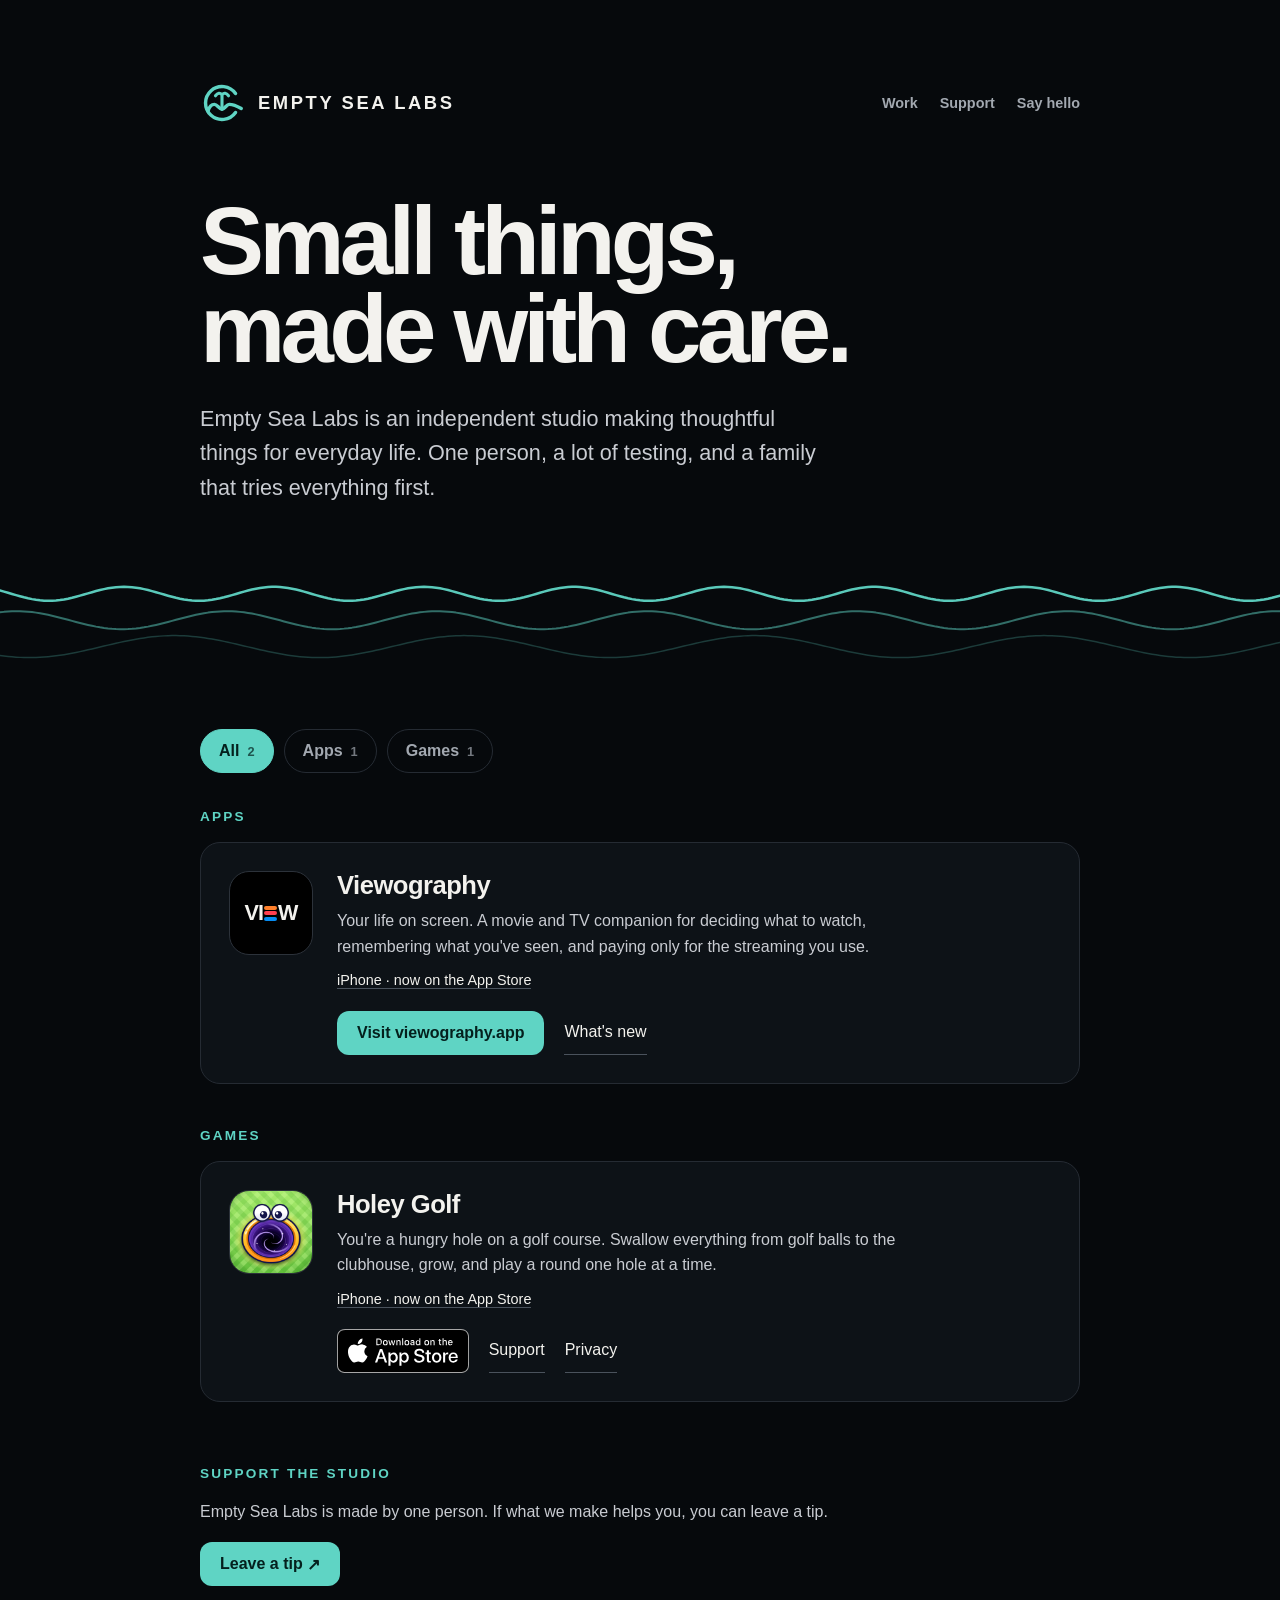
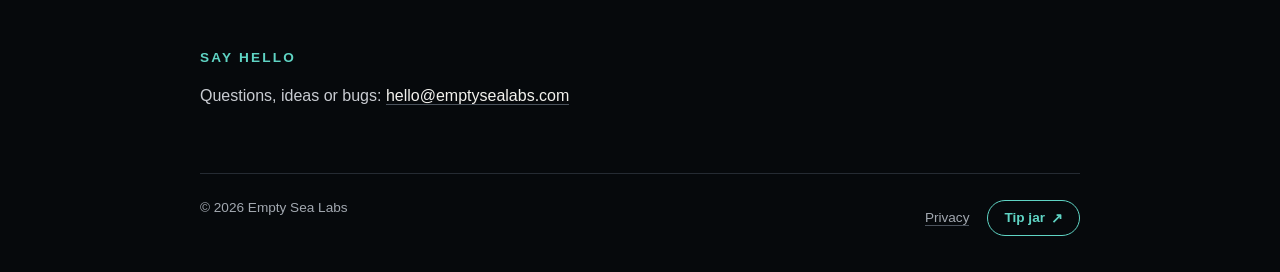
==== commit 326a658a: "Revert "Sea band: catalog items bob on the swell and jump to their card, the gull flies off when tap" ====
--- a/index.html
+++ b/index.html
@@ -8,16 +8,16 @@
   <meta name="theme-color" content="#06090c">
   <link rel="icon" href="/favicon.svg" type="image/svg+xml">
   <link rel="apple-touch-icon" href="/apple-touch-icon.png">
-  <link rel="stylesheet" href="style.css?v=7">
+  <link rel="stylesheet" href="style.css?v=6">
 </head>
 <body>
   <main class="page">
     <div class="top">
       <header class="mark">
         <svg class="logo" viewBox="0 0 64 64" width="44" height="44" fill="none" stroke="#5fd4c4" stroke-width="5" stroke-linecap="round" stroke-linejoin="round" aria-hidden="true">
-          <path class="frame" pathLength="1" d="M51.7 18.2A24 24 0 1 0 51.7 45.8"/>
-          <path class="sea" pathLength="1" d="M11.5 44C13.5 37 17 34 21 34S28 41 32 41S38.5 34 42.5 34S53 36 60 40"/>
-          <path class="gull" pathLength="1" d="M32 41V21M22.5 21.5Q27.5 15 32 20Q36.5 15 41.5 21.5"/>
+          <path class="frame" d="M51.7 18.2A24 24 0 1 0 51.7 45.8"/>
+          <path class="sea" d="M11.5 44C13.5 37 17 34 21 34S28 41 32 41S38.5 34 42.5 34S53 36 60 40"/>
+          <path class="gull" d="M32 41V21M22.5 21.5Q27.5 15 32 20Q36.5 15 41.5 21.5"/>
         </svg>
         <span class="name">Empty Sea Labs</span>
       </header>
@@ -31,15 +31,7 @@
     <h1>Small things,<br>made with care.</h1>
     <p class="lede">Empty Sea Labs is an independent studio making thoughtful things for everyday life. One person, a lot of testing, and a family that tries everything first.</p>
 
-    <div class="sea-band">
-      <canvas aria-hidden="true"></canvas>
-      <button class="gull-post" type="button" aria-label="Shoo the gull">
-        <svg viewBox="18 12 28 32" width="56" height="64" fill="none" stroke-linecap="round" stroke-linejoin="round" aria-hidden="true">
-          <path class="post" d="M32 41V21"/>
-          <path class="wings" d="M22.5 21.5Q27.5 15 32 20Q36.5 15 41.5 21.5"/>
-        </svg>
-      </button>
-    </div>
+    <div class="sea-band"><canvas aria-hidden="true"></canvas></div>
 
     <div class="work" id="work">
       <!-- catalog:start -->
@@ -50,7 +42,7 @@
       </nav>
       <section class="category" id="apps" data-category="apps" aria-labelledby="apps-heading">
         <h2 id="apps-heading">Apps</h2>
-        <article class="item" id="viewography" style="--accent:#ff7f2a">
+        <article class="item" style="--accent:#ff7f2a">
           <div class="item-mark" aria-hidden="true"><span>VI</span><span class="e"><i></i><i></i><i></i></span><span>W</span></div>
           <div class="item-body">
             <h3>Viewography</h3>
@@ -65,7 +57,7 @@
       </section>
       <section class="category" id="games" data-category="games" aria-labelledby="games-heading">
         <h2 id="games-heading">Games</h2>
-        <article class="item" id="holey-golf" style="--accent:#7ddc6a">
+        <article class="item" style="--accent:#7ddc6a">
           <div class="item-mark" aria-hidden="true"><img src="/holeygolf/icon.png" width="84" height="84" alt=""></div>
           <div class="item-body">
             <h3>Holey Golf</h3>
@@ -98,6 +90,6 @@
     <span>© 2026 Empty Sea Labs</span>
     <nav><a href="/privacy.html">Privacy</a> <a class="tip-button" href="https://buy.stripe.com/cNiaEZevT7lt27FenM4sE02" target="_blank" rel="noopener">Tip jar <span aria-hidden="true">↗</span></a></nav>
   </footer>
-  <script src="site.js?v=7" defer></script>
+  <script src="site.js?v=6" defer></script>
 </body>
 </html>
--- a/style.css
+++ b/style.css
@@ -55,7 +55,7 @@
 .top-nav{display:flex;gap:6px 22px;flex-wrap:wrap;font-size:.9rem;font-weight:600}
 .top-nav a{display:inline-flex;align-items:center;min-height:44px;border:0;color:var(--muted)}
 .top-nav a:hover{color:var(--sea)}
-.sea-band{position:relative;left:50%;width:100vw;margin:-24px 0 56px -50vw;height:170px}
+.sea-band{position:relative;left:50%;width:100vw;margin:-24px 0 56px -50vw;height:120px}
 .sea-band canvas{display:block;width:100%;height:100%;touch-action:pan-y;cursor:crosshair}
 .work{scroll-margin-top:24px}
 .filters{display:flex;flex-wrap:wrap;gap:10px;margin:0 0 36px}
@@ -75,28 +75,6 @@
 .category.enter .item:nth-of-type(2){animation-delay:.06s}
 .category.enter .item:nth-of-type(n+3){animation-delay:.12s}
 @keyframes rise{from{opacity:0;transform:translateY(10px)}}
-@media(max-width:600px){.top{margin-bottom:52px;flex-wrap:wrap}.top-nav{gap:0 18px}.sea-band{height:130px;margin-bottom:40px}}
+@media(max-width:600px){.top{margin-bottom:52px;flex-wrap:wrap}.top-nav{gap:0 18px}.sea-band{height:90px;margin-bottom:40px}}
 @media(prefers-reduced-motion:reduce){html{scroll-behavior:auto}.item,.chip{transition:none}.item:hover,.item:focus-within{transform:none}.category.enter .item{animation:none}}
 body{overflow-x:clip}
-.float,.gull-post{position:absolute;top:0;left:0;opacity:0;transition:opacity .6s}
-.sea-band.ready .float,.sea-band.ready .gull-post{opacity:1}
-.float{width:44px;height:44px;border:0;border-radius:12px;will-change:transform}
-.float[hidden]{display:none}
-.float .item-mark{width:44px;height:44px;border-radius:12px;font-size:.72rem;transition:scale .2s}
-.float .item-mark img{border-radius:11px}
-.float:hover .item-mark{scale:1.12;border-color:var(--sea)}
-.gull-post{width:56px;height:64px;padding:0;border:0;background:none;cursor:pointer;-webkit-tap-highlight-color:transparent}
-.gull-post svg{display:block;overflow:visible}
-.gull-post path{stroke:var(--sea);stroke-width:2.25}
-.gull-post .wings{transform-box:fill-box;transform-origin:50% 100%}
-.gull-post:hover .wings{animation:ruffle .5s}
-.gull-post.away .wings{animation:fly 7s ease-in-out both}
-.gull-post:focus-visible{outline:3px solid var(--orange);outline-offset:2px;border-radius:8px}
-@keyframes ruffle{50%{transform:scaleY(.6) translateY(-2px)}}
-@keyframes fly{0%{transform:none;opacity:1}3%{transform:translate(0,-3px) scaleY(.5)}6%{transform:translate(-1px,-6px) scaleY(1.2)}9%{transform:translate(-3px,-9px) scaleY(.5)}12%{transform:translate(-5px,-12px) scaleY(1.2)}16%{transform:translate(-9px,-16px) scaleY(.5)}20%{transform:translate(-14px,-20px) scaleY(1.2)}26%{transform:translate(-24px,-27px) scaleY(.5)}32%{transform:translate(-36px,-34px) scale(.8,1);opacity:1}42%{transform:translate(-60px,-46px) scale(.5);opacity:0}80%{transform:translate(30px,-40px) scale(.5);opacity:0}90%{transform:translate(10px,-14px) scale(.9,.6);opacity:1}95%{transform:translate(2px,-3px) scaleY(1.2)}100%{transform:none;opacity:1}}
-.item.flash{animation:flash 1.4s}
-@keyframes flash{0%,60%{border-color:var(--accent);box-shadow:0 0 0 3px color-mix(in srgb,var(--accent) 35%,transparent)}}
-.top .logo path{stroke-dasharray:1;stroke-dashoffset:1;animation:draw 1.1s .15s ease-out forwards}
-.top .logo .sea{animation-delay:.55s}.top .logo .gull{animation-delay:1s;animation-duration:.7s}
-@keyframes draw{to{stroke-dashoffset:0}}
-@media(prefers-reduced-motion:reduce){.top .logo path{animation:none;stroke-dashoffset:0}.float,.gull-post{transition:none}.gull-post{cursor:default}.gull-post:hover .wings,.item.flash{animation:none}}
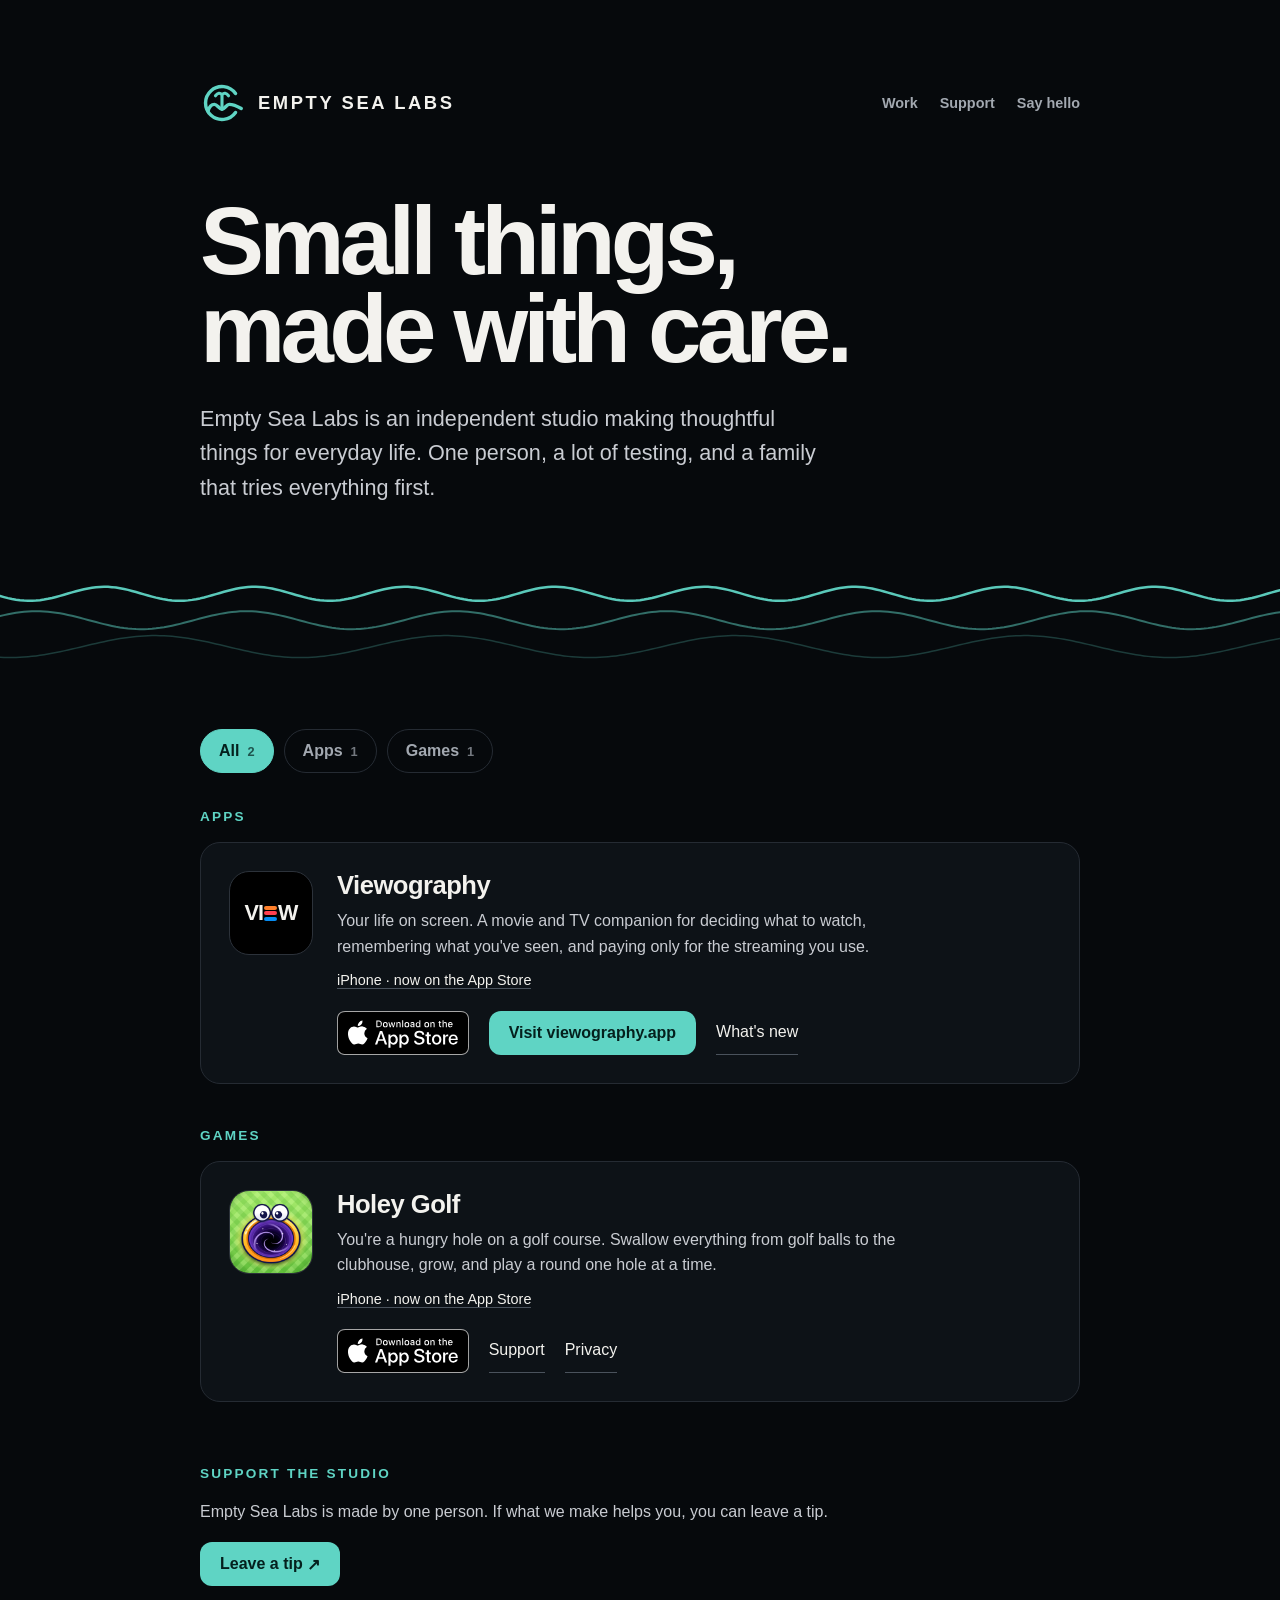
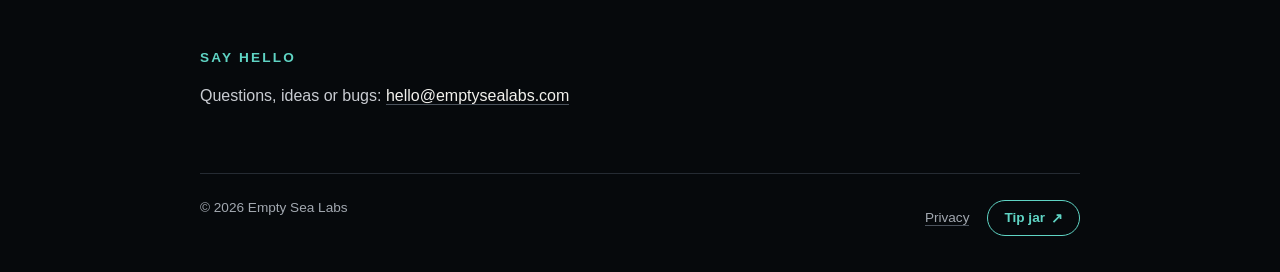
==== commit fe0c1f69: "Viewography card: App Store badge Co-Authored-By: Claude Fable 5.2 <noreply@anthropic.com>" ====
--- a/index.html
+++ b/index.html
@@ -49,6 +49,7 @@
             <p>Your life on screen. A movie and TV companion for deciding what to watch, remembering what you've seen, and paying only for the streaming you use.</p>
             <p class="status"><a href="https://apps.apple.com/app/id6814292849">iPhone · now on the App Store</a></p>
             <div class="links">
+              <a class="store-badge" href="https://apps.apple.com/app/id6814292849"><img src="/badges/download-on-the-app-store.svg" width="132" height="44" alt="Download on the App Store"></a>
               <a class="button" href="https://viewography.app">Visit viewography.app</a>
               <a class="text-link" href="https://viewography.app/whats-new">What's new</a>
             </div>
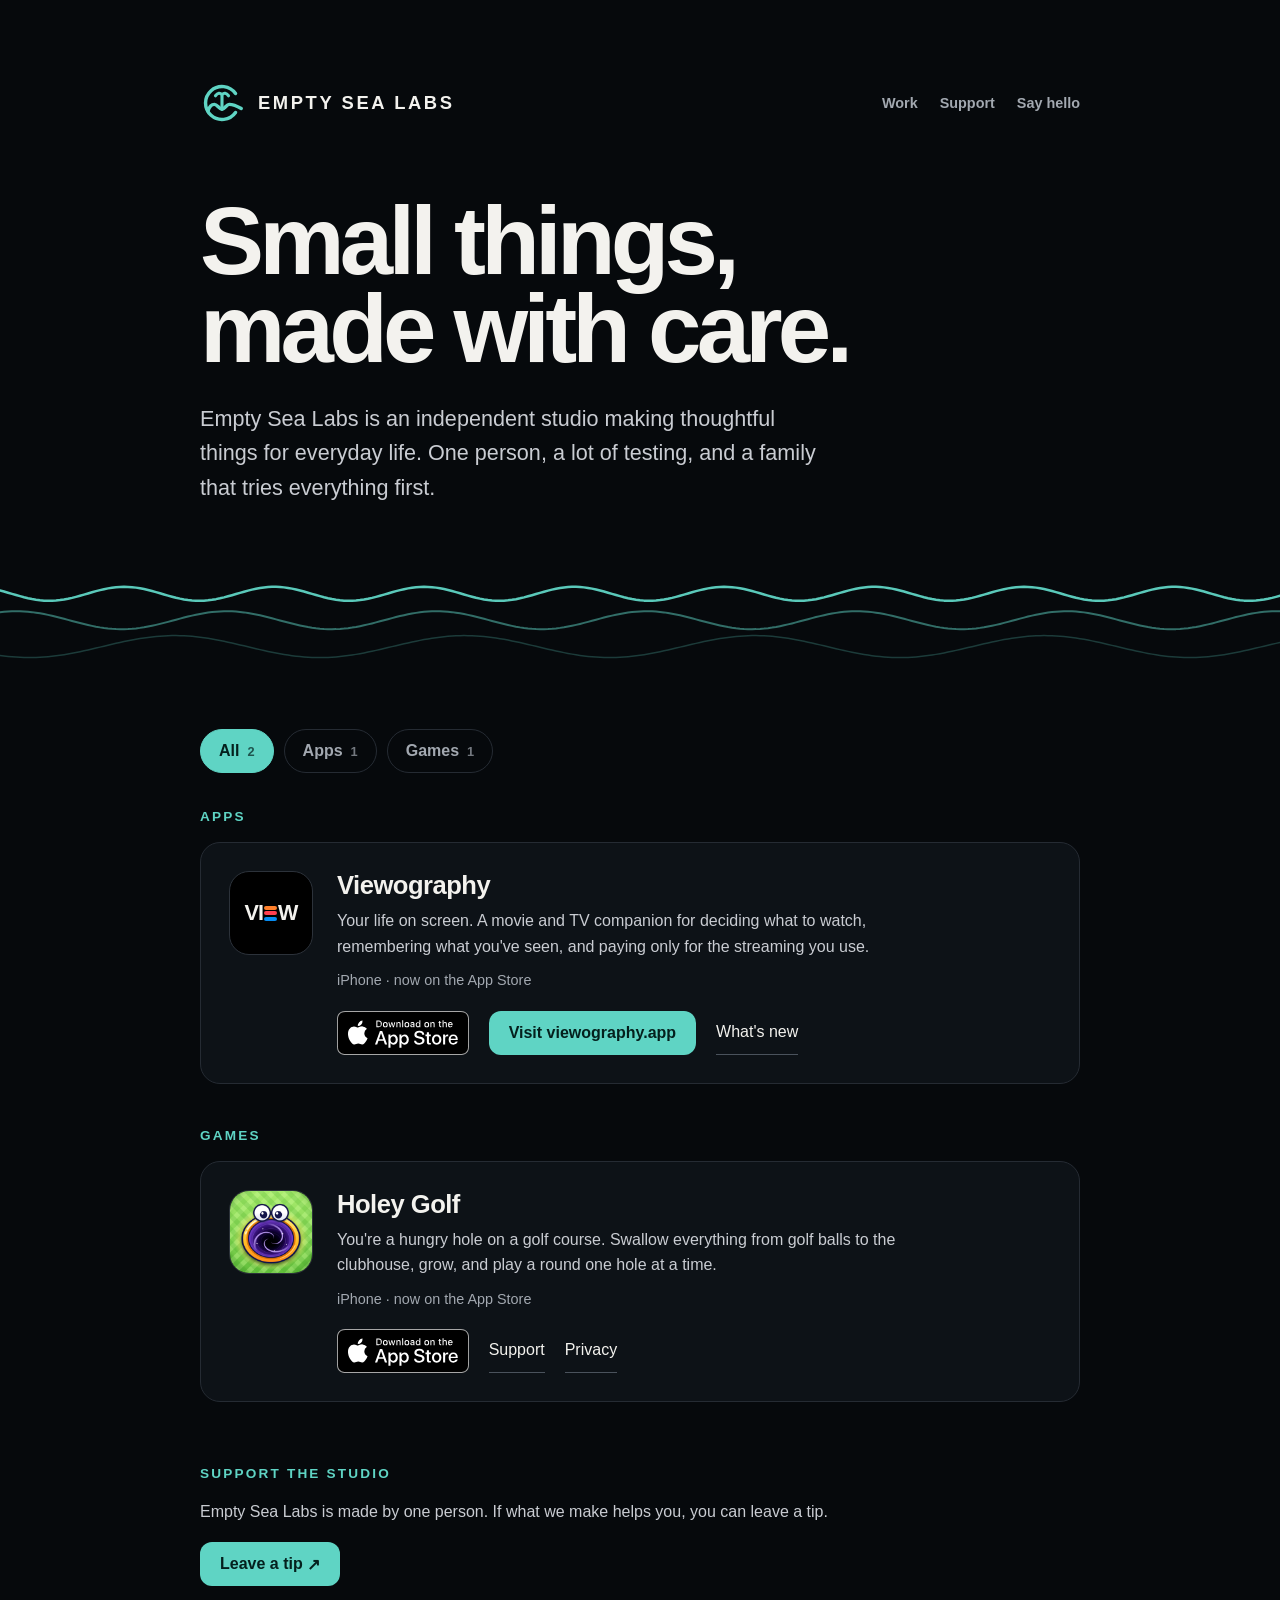
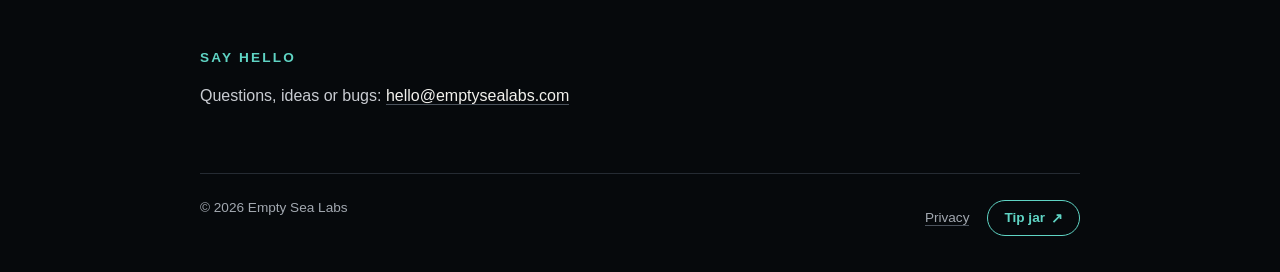
==== commit 47c013b4: "Cards: status line is plain text now that both have the App Store badge Co-Authored-By: Claude Fable" ====
--- a/index.html
+++ b/index.html
@@ -47,7 +47,7 @@
           <div class="item-body">
             <h3>Viewography</h3>
             <p>Your life on screen. A movie and TV companion for deciding what to watch, remembering what you've seen, and paying only for the streaming you use.</p>
-            <p class="status"><a href="https://apps.apple.com/app/id6814292849">iPhone · now on the App Store</a></p>
+            <p class="status">iPhone · now on the App Store</p>
             <div class="links">
               <a class="store-badge" href="https://apps.apple.com/app/id6814292849"><img src="/badges/download-on-the-app-store.svg" width="132" height="44" alt="Download on the App Store"></a>
               <a class="button" href="https://viewography.app">Visit viewography.app</a>
@@ -63,7 +63,7 @@
           <div class="item-body">
             <h3>Holey Golf</h3>
             <p>You're a hungry hole on a golf course. Swallow everything from golf balls to the clubhouse, grow, and play a round one hole at a time.</p>
-            <p class="status"><a href="https://apps.apple.com/app/id6835056448">iPhone · now on the App Store</a></p>
+            <p class="status">iPhone · now on the App Store</p>
             <div class="links">
               <a class="store-badge" href="https://apps.apple.com/app/id6835056448"><img src="/badges/download-on-the-app-store.svg" width="132" height="44" alt="Download on the App Store"></a>
               <a class="text-link" href="/holeygolf/support">Support</a>
